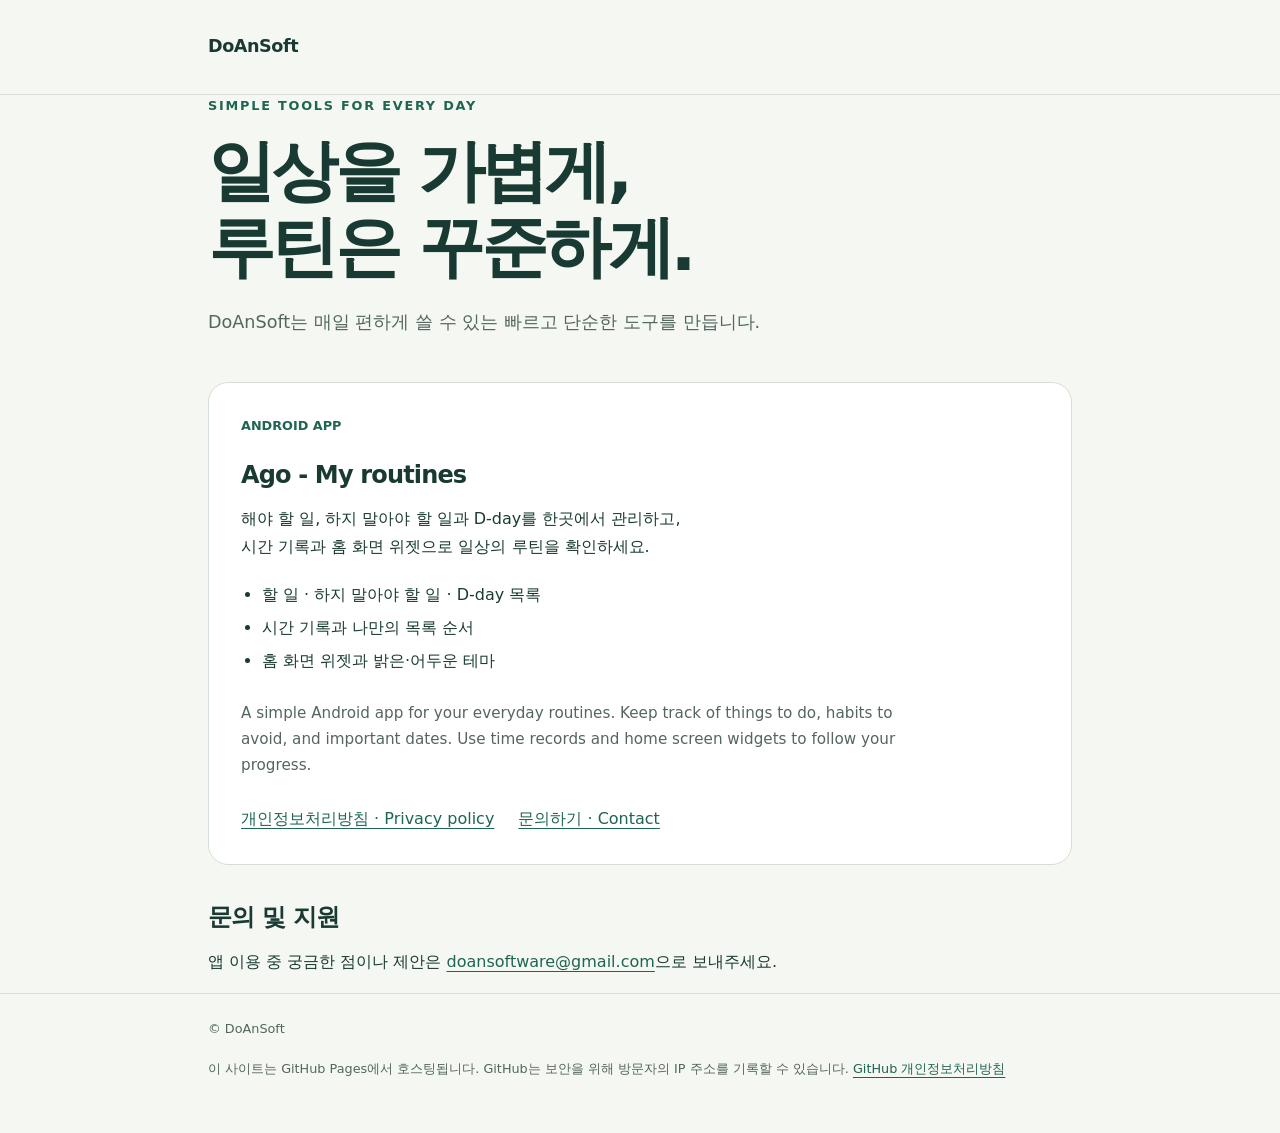
==== index.html @ cf481565 "Publish DoAnSoft website: index.html" ====
<!doctype html>
<html lang="ko">
<head>
  <meta charset="utf-8">
  <meta name="viewport" content="width=device-width, initial-scale=1">
  <meta name="description" content="DoAnSoft — Ago - My routines. Simple tools for everyday routines. 앱 소개, 지원 및 개인정보처리방침.">
  <meta name="theme-color" content="#143e35">
  <title>DoAnSoft · Ago - My routines</title>
  <style>
    :root { color-scheme: light dark; --bg: #f5f7f3; --paper: #fff; --ink: #193a32; --muted: #54665e; --line: #d6dfd6; --accent: #1e6552; }
    * { box-sizing: border-box; }
    body { margin: 0; background: var(--bg); color: var(--ink); font-family: system-ui, -apple-system, "Segoe UI", sans-serif; line-height: 1.7; }
    .wrap { max-width: 920px; margin: auto; padding: 0 28px; }
    header { padding: 32px 0; border-bottom: 1px solid var(--line); }
    .brand { font-size: 1.1rem; font-weight: 750; letter-spacing: -.025em; }
    main { padding: 72px 0 56px; }
    .eyebrow { margin: 0 0 16px; color: var(--accent); font-size: .8rem; font-weight: 700; letter-spacing: .14em; }
    h1 { margin: 0 0 22px; font-size: clamp(2.4rem, 7vw, 4.2rem); line-height: 1.14; letter-spacing: -.055em; }
    h2 { margin: 0 0 10px; font-size: 1.5rem; letter-spacing: -.035em; }
    p { margin: 0 0 18px; }
    .intro { max-width: 620px; font-size: 1.1rem; color: var(--muted); }
    .app { margin-top: 44px; padding: 32px; border: 1px solid var(--line); border-radius: 20px; background: var(--paper); }
    .app-label { color: var(--accent); font-size: .8rem; font-weight: 650; }
    .english { max-width: 690px; color: var(--muted); font-size: .95rem; }
    ul { padding-left: 1.3em; margin: 18px 0 24px; }
    li { padding: 3px 0; }
    .links { display: flex; flex-wrap: wrap; gap: 12px 24px; padding-top: 8px; }
    a { color: var(--accent); text-underline-offset: 4px; overflow-wrap: anywhere; }
    a:hover { text-decoration-thickness: 2px; }
    a:focus-visible { outline: 3px solid var(--accent); outline-offset: 5px; border-radius: 2px; }
    .contact { margin-top: 32px; }
    footer { padding: 24px 0 36px; border-top: 1px solid var(--line); font-size: .8rem; color: var(--muted); }
    @media (max-width: 480px) { .wrap { padding: 0 20px; } main { padding-top: 44px; } .app { padding: 24px; } }
    @media (prefers-color-scheme: dark) { :root { --bg: #111c18; --paper: #192921; --ink: #edf4ec; --muted: #b6c5b9; --line: #35473b; --accent: #98d7b9; } }
  </style>
</head>
<body>
  <header><div class="wrap brand">DoAnSoft</div></header>
  <main class="wrap">
    <p class="eyebrow">SIMPLE TOOLS FOR EVERY DAY</p>
    <h1>일상을 가볍게,<br>루틴은 꾸준하게.</h1>
    <p class="intro">DoAnSoft는 매일 편하게 쓸 수 있는 빠르고 단순한 도구를 만듭니다.</p>
    <section class="app" aria-labelledby="app-title">
      <p class="app-label">ANDROID APP</p>
      <h2 id="app-title">Ago - My routines</h2>
      <p>해야 할 일, 하지 말아야 할 일과 D-day를 한곳에서 관리하고,<br>시간 기록과 홈 화면 위젯으로 일상의 루틴을 확인하세요.</p>
      <ul>
        <li>할 일 · 하지 말아야 할 일 · D-day 목록</li>
        <li>시간 기록과 나만의 목록 순서</li>
        <li>홈 화면 위젯과 밝은·어두운 테마</li>
      </ul>
      <p class="english" lang="en">A simple Android app for your everyday routines. Keep track of things to do, habits to avoid, and important dates. Use time records and home screen widgets to follow your progress.</p>
      <nav class="links" aria-label="앱 지원 및 개인정보">
        <a href="https://sites.google.com/view/ago-myroutines-privacy-policy">개인정보처리방침 · Privacy policy</a>
        <a href="mailto:doansoftware@gmail.com">문의하기 · Contact</a>
      </nav>
    </section>
    <section class="contact" aria-labelledby="support-title">
      <h2 id="support-title">문의 및 지원</h2>
      <p>앱 이용 중 궁금한 점이나 제안은 <a href="mailto:doansoftware@gmail.com">doansoftware@gmail.com</a>으로 보내주세요.</p>
    </section>
  </main>
  <footer><div class="wrap">
    <p>© DoAnSoft</p>
    <p>이 사이트는 GitHub Pages에서 호스팅됩니다. GitHub는 보안을 위해 방문자의 IP 주소를 기록할 수 있습니다.
      <a href="https://docs.github.com/en/site-policy/privacy-policies/github-general-privacy-statement">GitHub 개인정보처리방침</a></p>
  </div></footer>
</body>
</html>
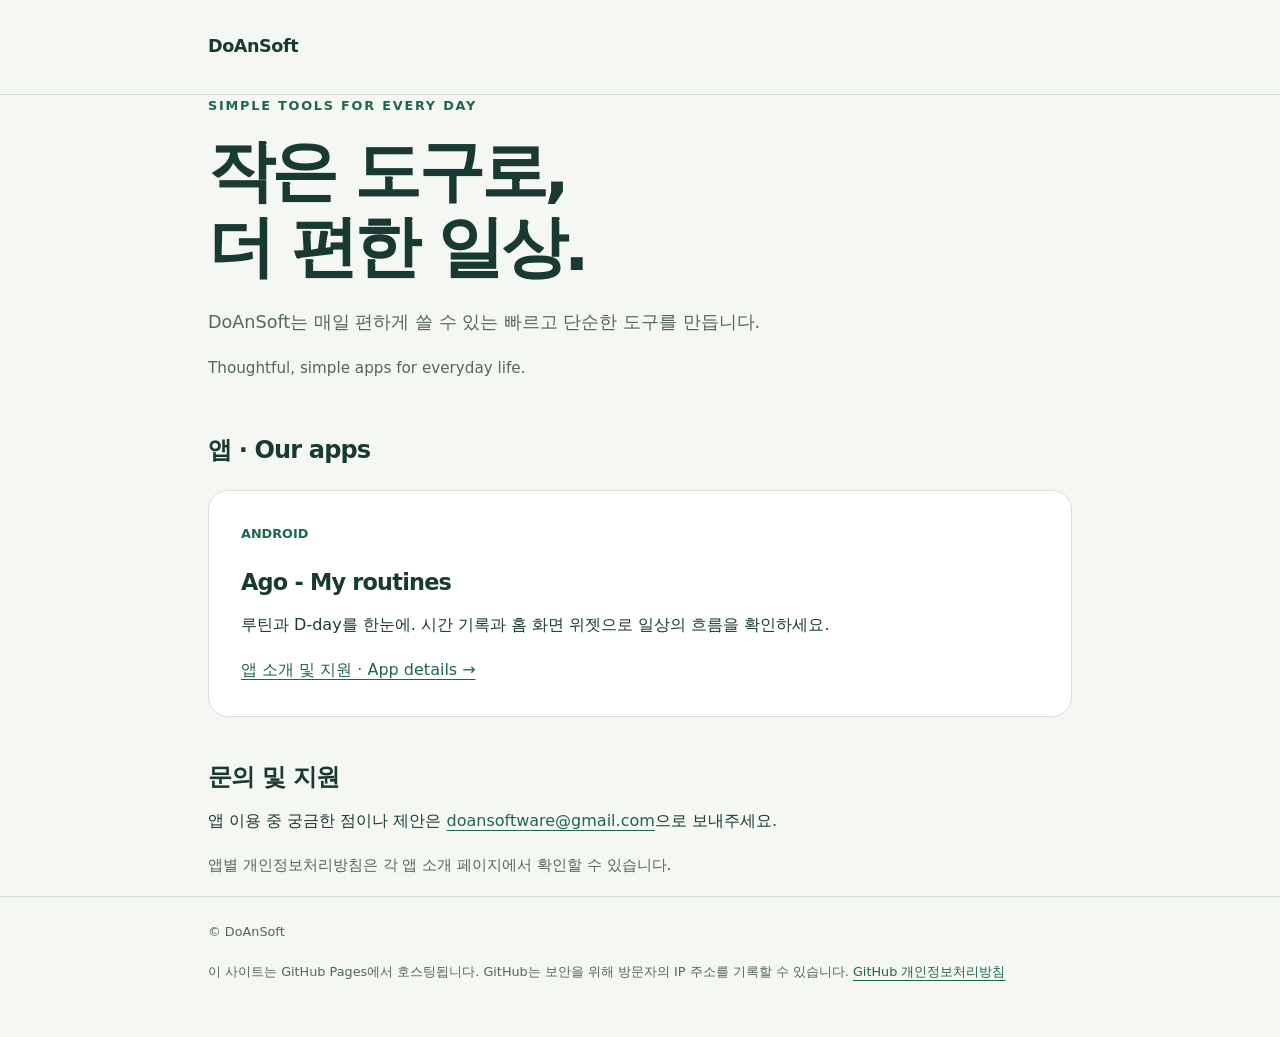
==== commit 38c73fc8: "Separate developer homepage from Ago app page" ====
--- a/index.html
+++ b/index.html
@@ -3,61 +3,31 @@
 <head>
   <meta charset="utf-8">
   <meta name="viewport" content="width=device-width, initial-scale=1">
-  <meta name="description" content="DoAnSoft — Ago - My routines. Simple tools for everyday routines. 앱 소개, 지원 및 개인정보처리방침.">
+  <meta name="description" content="DoAnSoft는 일상을 위한 빠르고 단순한 도구를 만듭니다. 앱 소개와 문의 안내를 확인하세요.">
   <meta name="theme-color" content="#143e35">
-  <title>DoAnSoft · Ago - My routines</title>
-  <style>
-    :root { color-scheme: light dark; --bg: #f5f7f3; --paper: #fff; --ink: #193a32; --muted: #54665e; --line: #d6dfd6; --accent: #1e6552; }
-    * { box-sizing: border-box; }
-    body { margin: 0; background: var(--bg); color: var(--ink); font-family: system-ui, -apple-system, "Segoe UI", sans-serif; line-height: 1.7; }
-    .wrap { max-width: 920px; margin: auto; padding: 0 28px; }
-    header { padding: 32px 0; border-bottom: 1px solid var(--line); }
-    .brand { font-size: 1.1rem; font-weight: 750; letter-spacing: -.025em; }
-    main { padding: 72px 0 56px; }
-    .eyebrow { margin: 0 0 16px; color: var(--accent); font-size: .8rem; font-weight: 700; letter-spacing: .14em; }
-    h1 { margin: 0 0 22px; font-size: clamp(2.4rem, 7vw, 4.2rem); line-height: 1.14; letter-spacing: -.055em; }
-    h2 { margin: 0 0 10px; font-size: 1.5rem; letter-spacing: -.035em; }
-    p { margin: 0 0 18px; }
-    .intro { max-width: 620px; font-size: 1.1rem; color: var(--muted); }
-    .app { margin-top: 44px; padding: 32px; border: 1px solid var(--line); border-radius: 20px; background: var(--paper); }
-    .app-label { color: var(--accent); font-size: .8rem; font-weight: 650; }
-    .english { max-width: 690px; color: var(--muted); font-size: .95rem; }
-    ul { padding-left: 1.3em; margin: 18px 0 24px; }
-    li { padding: 3px 0; }
-    .links { display: flex; flex-wrap: wrap; gap: 12px 24px; padding-top: 8px; }
-    a { color: var(--accent); text-underline-offset: 4px; overflow-wrap: anywhere; }
-    a:hover { text-decoration-thickness: 2px; }
-    a:focus-visible { outline: 3px solid var(--accent); outline-offset: 5px; border-radius: 2px; }
-    .contact { margin-top: 32px; }
-    footer { padding: 24px 0 36px; border-top: 1px solid var(--line); font-size: .8rem; color: var(--muted); }
-    @media (max-width: 480px) { .wrap { padding: 0 20px; } main { padding-top: 44px; } .app { padding: 24px; } }
-    @media (prefers-color-scheme: dark) { :root { --bg: #111c18; --paper: #192921; --ink: #edf4ec; --muted: #b6c5b9; --line: #35473b; --accent: #98d7b9; } }
-  </style>
+  <title>DoAnSoft · 일상을 위한 도구</title>
+  <link rel="stylesheet" href="/site.css">
 </head>
 <body>
-  <header><div class="wrap brand">DoAnSoft</div></header>
+  <header><div class="wrap"><a class="brand" href="/">DoAnSoft</a></div></header>
   <main class="wrap">
     <p class="eyebrow">SIMPLE TOOLS FOR EVERY DAY</p>
-    <h1>일상을 가볍게,<br>루틴은 꾸준하게.</h1>
+    <h1>작은 도구로,<br>더 편한 일상.</h1>
     <p class="intro">DoAnSoft는 매일 편하게 쓸 수 있는 빠르고 단순한 도구를 만듭니다.</p>
-    <section class="app" aria-labelledby="app-title">
-      <p class="app-label">ANDROID APP</p>
-      <h2 id="app-title">Ago - My routines</h2>
-      <p>해야 할 일, 하지 말아야 할 일과 D-day를 한곳에서 관리하고,<br>시간 기록과 홈 화면 위젯으로 일상의 루틴을 확인하세요.</p>
-      <ul>
-        <li>할 일 · 하지 말아야 할 일 · D-day 목록</li>
-        <li>시간 기록과 나만의 목록 순서</li>
-        <li>홈 화면 위젯과 밝은·어두운 테마</li>
-      </ul>
-      <p class="english" lang="en">A simple Android app for your everyday routines. Keep track of things to do, habits to avoid, and important dates. Use time records and home screen widgets to follow your progress.</p>
-      <nav class="links" aria-label="앱 지원 및 개인정보">
-        <a href="https://sites.google.com/view/ago-myroutines-privacy-policy">개인정보처리방침 · Privacy policy</a>
-        <a href="mailto:doansoftware@gmail.com">문의하기 · Contact</a>
-      </nav>
+    <p class="english" lang="en">Thoughtful, simple apps for everyday life.</p>
+    <section class="apps" aria-labelledby="apps-title">
+      <h2 id="apps-title">앱 · Our apps</h2>
+      <article class="app" aria-labelledby="ago-title">
+        <p class="app-label">ANDROID</p>
+        <h3 id="ago-title">Ago - My routines</h3>
+        <p>루틴과 D-day를 한눈에. 시간 기록과 홈 화면 위젯으로 일상의 흐름을 확인하세요.</p>
+        <a href="/apps/ago/">앱 소개 및 지원 · App details →</a>
+      </article>
     </section>
     <section class="contact" aria-labelledby="support-title">
       <h2 id="support-title">문의 및 지원</h2>
       <p>앱 이용 중 궁금한 점이나 제안은 <a href="mailto:doansoftware@gmail.com">doansoftware@gmail.com</a>으로 보내주세요.</p>
+      <p class="english">앱별 개인정보처리방침은 각 앱 소개 페이지에서 확인할 수 있습니다.</p>
     </section>
   </main>
   <footer><div class="wrap">
--- a/site.css
+++ b/site.css
@@ -0,0 +1,28 @@
+:root { color-scheme: light dark; --bg: #f5f7f3; --paper: #fff; --ink: #193a32; --muted: #54665e; --line: #d6dfd6; --accent: #1e6552; }
+* { box-sizing: border-box; }
+body { margin: 0; background: var(--bg); color: var(--ink); font-family: system-ui, -apple-system, "Segoe UI", sans-serif; line-height: 1.7; }
+.wrap { max-width: 920px; margin: auto; padding: 0 28px; }
+header { padding: 32px 0; border-bottom: 1px solid var(--line); }
+.brand { color: var(--ink); font-size: 1.1rem; font-weight: 750; letter-spacing: -.025em; text-decoration: none; }
+main { padding: 72px 0 56px; }
+.eyebrow { margin: 0 0 16px; color: var(--accent); font-size: .8rem; font-weight: 700; letter-spacing: .14em; }
+h1 { margin: 0 0 22px; font-size: clamp(2.4rem, 7vw, 4.2rem); line-height: 1.14; letter-spacing: -.055em; overflow-wrap: anywhere; }
+h2 { margin: 0 0 10px; font-size: 1.5rem; letter-spacing: -.035em; }
+h3 { margin: 0 0 10px; font-size: 1.4rem; letter-spacing: -.035em; }
+p { margin: 0 0 18px; }
+.intro { max-width: 640px; font-size: 1.1rem; color: var(--muted); }
+.apps { margin-top: 48px; }
+.app { margin-top: 20px; padding: 32px; border: 1px solid var(--line); border-radius: 20px; background: var(--paper); }
+.app-label { color: var(--accent); font-size: .8rem; font-weight: 650; }
+.english { max-width: 690px; color: var(--muted); font-size: .95rem; }
+ul { padding-left: 1.3em; margin: 18px 0 24px; }
+li { padding: 3px 0; }
+.links { display: flex; flex-wrap: wrap; gap: 12px 24px; padding-top: 8px; }
+a { color: var(--accent); text-underline-offset: 4px; overflow-wrap: anywhere; }
+a:hover { text-decoration-thickness: 2px; }
+a:focus-visible { outline: 3px solid var(--accent); outline-offset: 5px; border-radius: 2px; }
+.contact { margin-top: 40px; }
+.back { display: inline-block; margin-bottom: 28px; }
+footer { padding: 24px 0 36px; border-top: 1px solid var(--line); font-size: .8rem; color: var(--muted); }
+@media (max-width: 480px) { .wrap { padding: 0 20px; } main { padding-top: 44px; } .app { padding: 24px; } }
+@media (prefers-color-scheme: dark) { :root { --bg: #111c18; --paper: #192921; --ink: #edf4ec; --muted: #b6c5b9; --line: #35473b; --accent: #98d7b9; } }
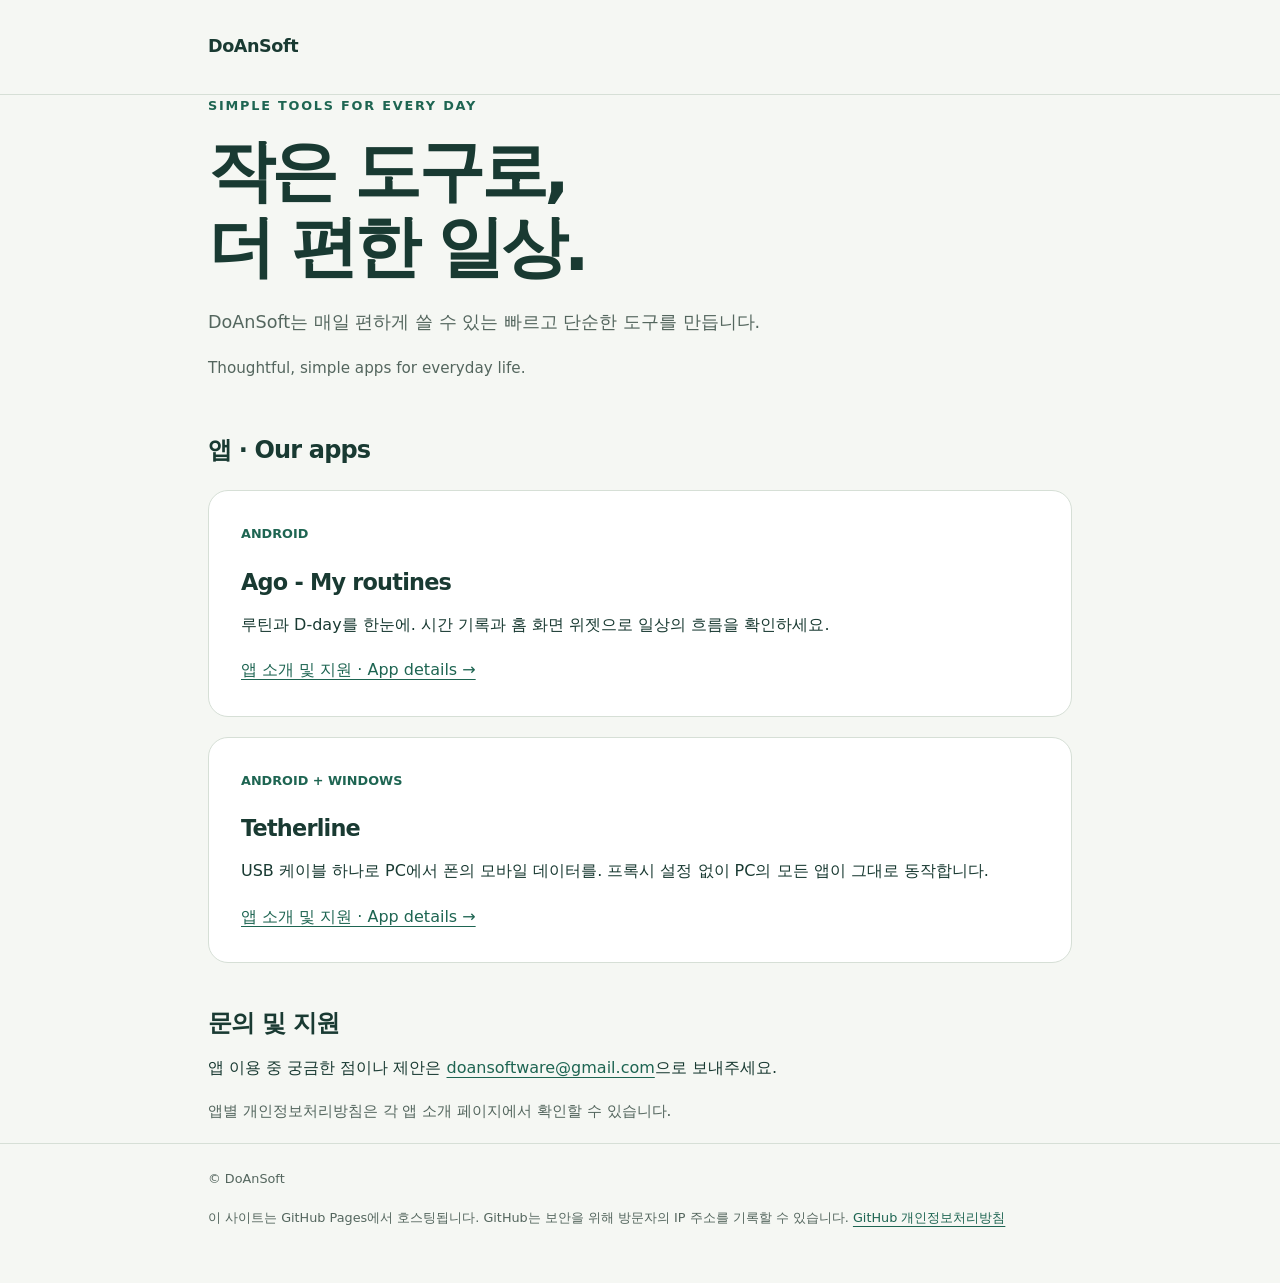
==== commit b5c746fa: "Add Tetherline app page and privacy policy Co-Authored-By: Claude Opus 5.5 <noreply@anthropic.com>" ====
--- a/index.html
+++ b/index.html
@@ -7,6 +7,7 @@
   <meta name="theme-color" content="#143e35">
   <title>DoAnSoft · 일상을 위한 도구</title>
   <link rel="stylesheet" href="/site.css">
+  <meta name="google-site-verification" content="xKeM89BIVn7lAPh-907XtjrMkYKokR-3ECrmdo6TlJk" />
 </head>
 <body>
   <header><div class="wrap"><a class="brand" href="/">DoAnSoft</a></div></header>
@@ -23,6 +24,12 @@
         <p>루틴과 D-day를 한눈에. 시간 기록과 홈 화면 위젯으로 일상의 흐름을 확인하세요.</p>
         <a href="/apps/ago/">앱 소개 및 지원 · App details →</a>
       </article>
+      <article class="app" aria-labelledby="tetherline-title">
+        <p class="app-label">ANDROID + WINDOWS</p>
+        <h3 id="tetherline-title">Tetherline</h3>
+        <p>USB 케이블 하나로 PC에서 폰의 모바일 데이터를. 프록시 설정 없이 PC의 모든 앱이 그대로 동작합니다.</p>
+        <a href="/apps/tetherline/">앱 소개 및 지원 · App details →</a>
+      </article>
     </section>
     <section class="contact" aria-labelledby="support-title">
       <h2 id="support-title">문의 및 지원</h2>
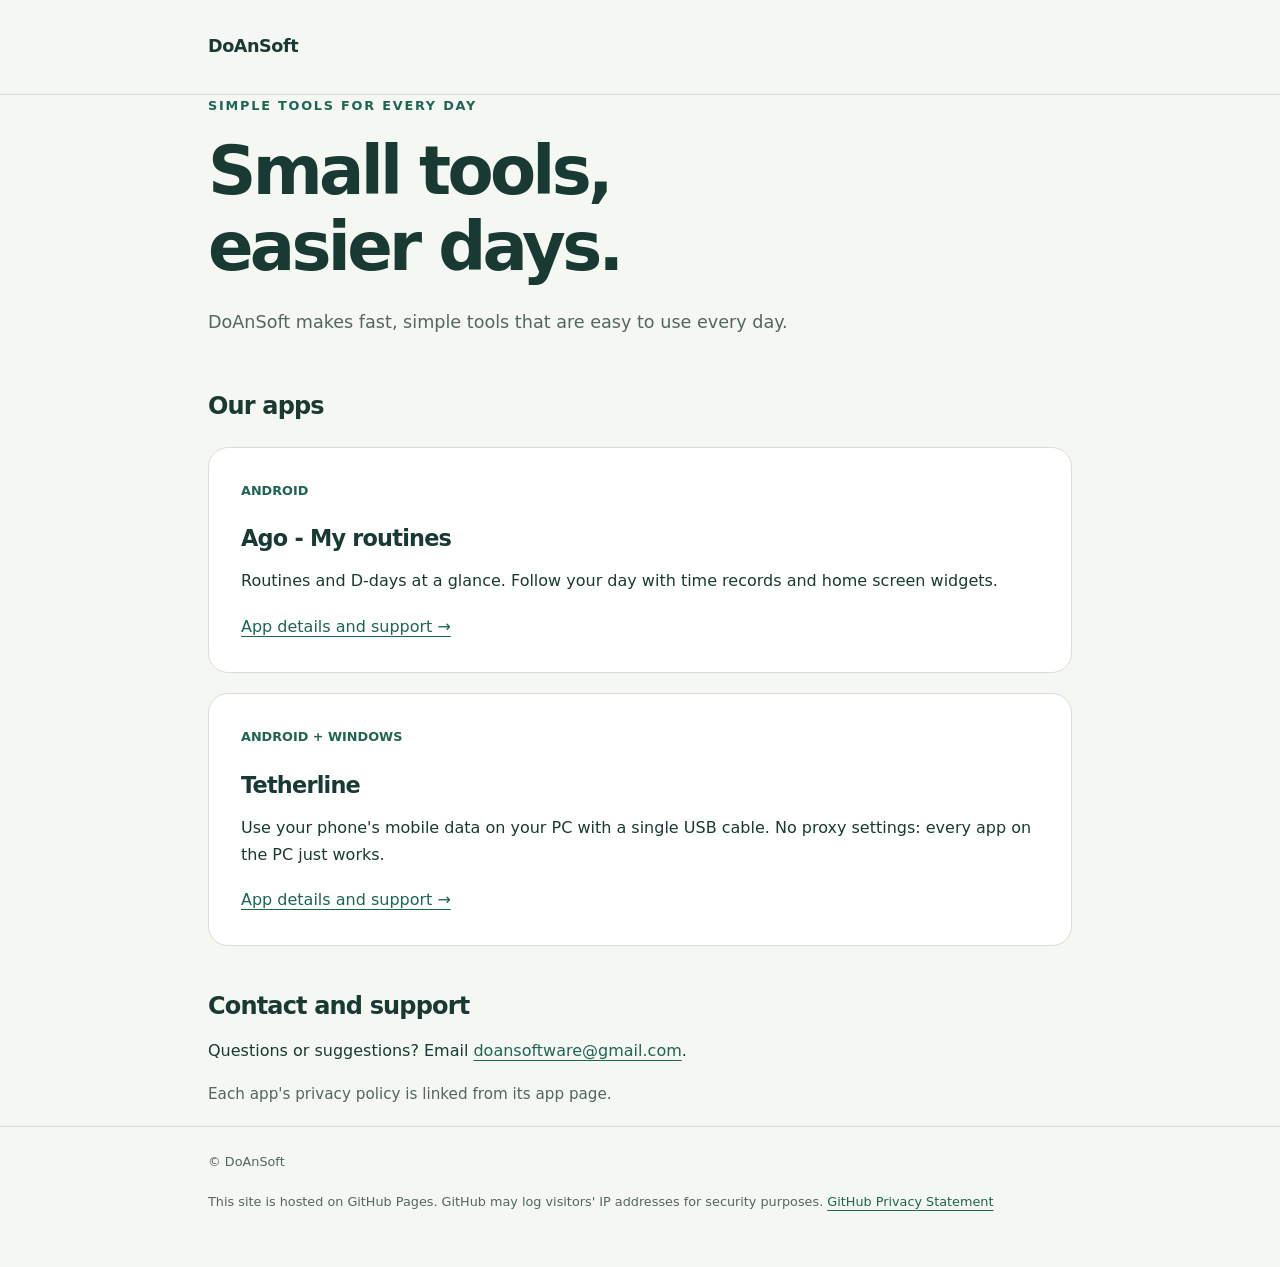
==== commit 14fbabcf: "Switch the site to English and host the Ago privacy policy Co-Authored-By: Claude Opus 5.5 <noreply@" ====
--- a/index.html
+++ b/index.html
@@ -1,11 +1,11 @@
 <!doctype html>
-<html lang="ko">
+<html lang="en">
 <head>
   <meta charset="utf-8">
   <meta name="viewport" content="width=device-width, initial-scale=1">
-  <meta name="description" content="DoAnSoft는 일상을 위한 빠르고 단순한 도구를 만듭니다. 앱 소개와 문의 안내를 확인하세요.">
+  <meta name="description" content="DoAnSoft makes fast, simple tools for everyday life. Find our apps, support and privacy policies.">
   <meta name="theme-color" content="#143e35">
-  <title>DoAnSoft · 일상을 위한 도구</title>
+  <title>DoAnSoft · Tools for everyday life</title>
   <link rel="stylesheet" href="/site.css">
   <meta name="google-site-verification" content="xKeM89BIVn7lAPh-907XtjrMkYKokR-3ECrmdo6TlJk" />
 </head>
@@ -13,34 +13,33 @@
   <header><div class="wrap"><a class="brand" href="/">DoAnSoft</a></div></header>
   <main class="wrap">
     <p class="eyebrow">SIMPLE TOOLS FOR EVERY DAY</p>
-    <h1>작은 도구로,<br>더 편한 일상.</h1>
-    <p class="intro">DoAnSoft는 매일 편하게 쓸 수 있는 빠르고 단순한 도구를 만듭니다.</p>
-    <p class="english" lang="en">Thoughtful, simple apps for everyday life.</p>
+    <h1>Small tools,<br>easier days.</h1>
+    <p class="intro">DoAnSoft makes fast, simple tools that are easy to use every day.</p>
     <section class="apps" aria-labelledby="apps-title">
-      <h2 id="apps-title">앱 · Our apps</h2>
+      <h2 id="apps-title">Our apps</h2>
       <article class="app" aria-labelledby="ago-title">
         <p class="app-label">ANDROID</p>
         <h3 id="ago-title">Ago - My routines</h3>
-        <p>루틴과 D-day를 한눈에. 시간 기록과 홈 화면 위젯으로 일상의 흐름을 확인하세요.</p>
-        <a href="/apps/ago/">앱 소개 및 지원 · App details →</a>
+        <p>Routines and D-days at a glance. Follow your day with time records and home screen widgets.</p>
+        <a href="/apps/ago/">App details and support →</a>
       </article>
       <article class="app" aria-labelledby="tetherline-title">
         <p class="app-label">ANDROID + WINDOWS</p>
         <h3 id="tetherline-title">Tetherline</h3>
-        <p>USB 케이블 하나로 PC에서 폰의 모바일 데이터를. 프록시 설정 없이 PC의 모든 앱이 그대로 동작합니다.</p>
-        <a href="/apps/tetherline/">앱 소개 및 지원 · App details →</a>
+        <p>Use your phone's mobile data on your PC with a single USB cable. No proxy settings: every app on the PC just works.</p>
+        <a href="/apps/tetherline/">App details and support →</a>
       </article>
     </section>
     <section class="contact" aria-labelledby="support-title">
-      <h2 id="support-title">문의 및 지원</h2>
-      <p>앱 이용 중 궁금한 점이나 제안은 <a href="mailto:doansoftware@gmail.com">doansoftware@gmail.com</a>으로 보내주세요.</p>
-      <p class="english">앱별 개인정보처리방침은 각 앱 소개 페이지에서 확인할 수 있습니다.</p>
+      <h2 id="support-title">Contact and support</h2>
+      <p>Questions or suggestions? Email <a href="mailto:doansoftware@gmail.com">doansoftware@gmail.com</a>.</p>
+      <p class="english">Each app's privacy policy is linked from its app page.</p>
     </section>
   </main>
   <footer><div class="wrap">
     <p>© DoAnSoft</p>
-    <p>이 사이트는 GitHub Pages에서 호스팅됩니다. GitHub는 보안을 위해 방문자의 IP 주소를 기록할 수 있습니다.
-      <a href="https://docs.github.com/en/site-policy/privacy-policies/github-general-privacy-statement">GitHub 개인정보처리방침</a></p>
+    <p>This site is hosted on GitHub Pages. GitHub may log visitors' IP addresses for security purposes.
+      <a href="https://docs.github.com/en/site-policy/privacy-policies/github-general-privacy-statement">GitHub Privacy Statement</a></p>
   </div></footer>
 </body>
 </html>
